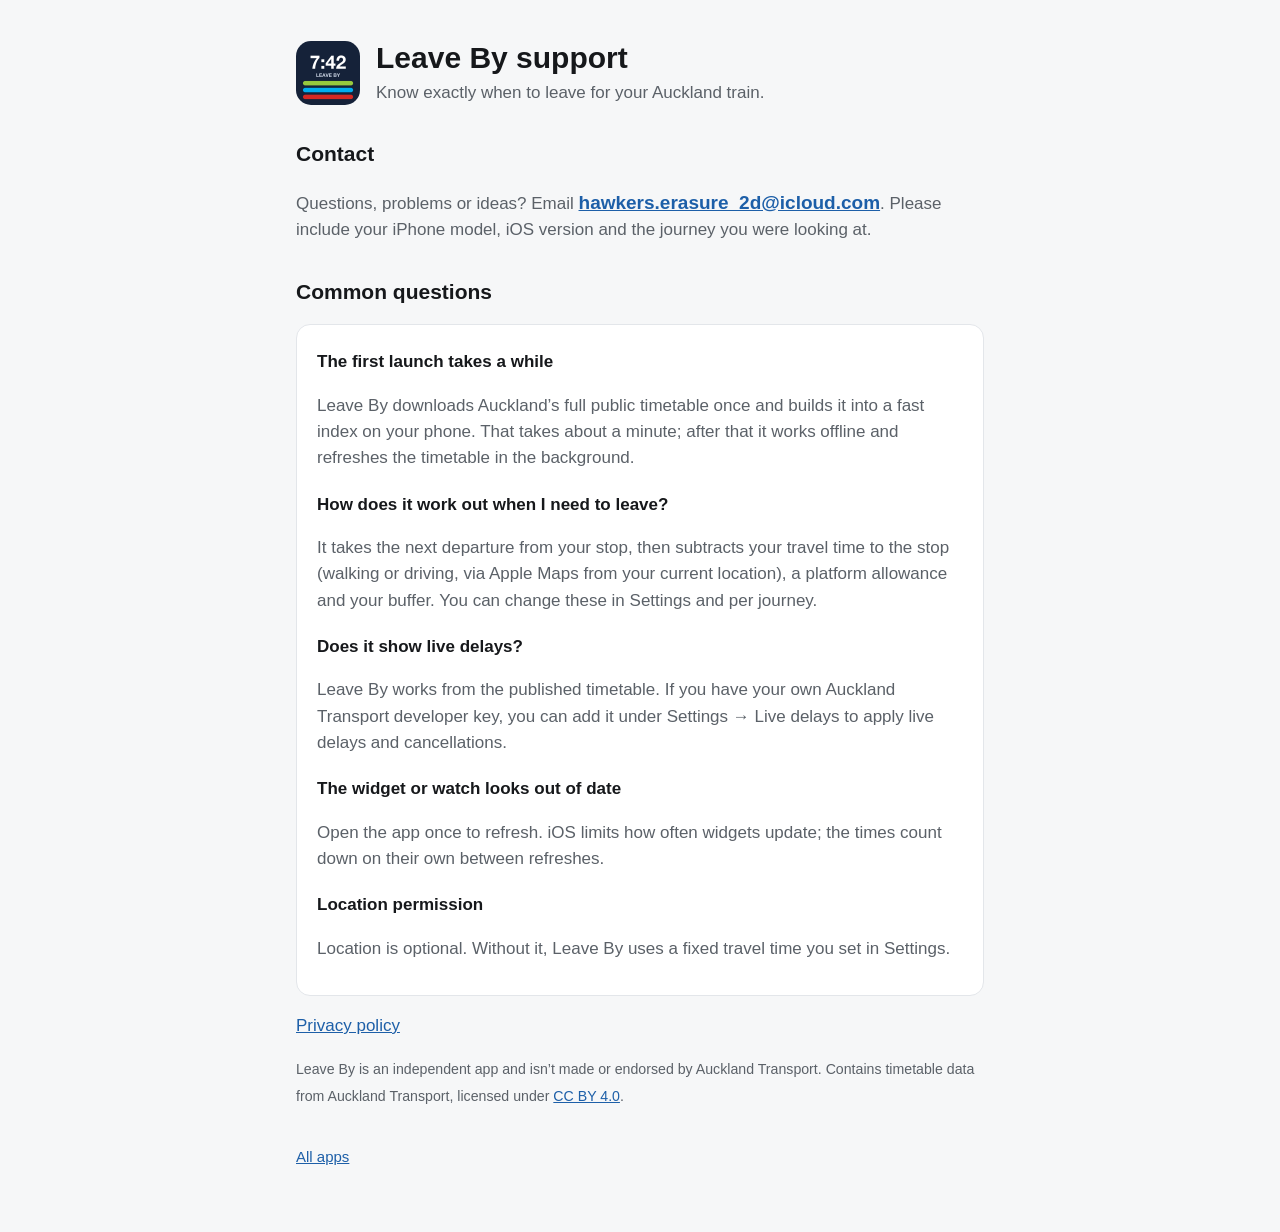
==== leaveby/index.html @ 4ecadef0 "Support and privacy pages for plexWrist and Leave By Co-Authored-By: Claude Opus 5.5 <noreply@anthro" ====
<!doctype html>
<html lang="en">
<head>
<meta charset="utf-8">
<meta name="viewport" content="width=device-width, initial-scale=1">
<title>Leave By support</title>
<link rel="stylesheet" href="../style.css">
</head>
<body class="leaveby">
<main>
<header><img src="icon.png" alt=""><div><h1>Leave By support</h1><p class="lede">Know exactly when to leave for your Auckland train.</p></div></header>
<h2>Contact</h2>
<p>Questions, problems or ideas? Email <a class="contact" href="mailto:hawkers.erasure_2d@icloud.com?subject=Leave%20By">hawkers.erasure_2d@icloud.com</a>. Please include your iPhone model, iOS version and the journey you were looking at.</p>
<h2>Common questions</h2>
<div class="card">
<h3>The first launch takes a while</h3><p>Leave By downloads Auckland’s full public timetable once and builds it into a fast index on your phone. That takes about a minute; after that it works offline and refreshes the timetable in the background.</p>
<h3>How does it work out when I need to leave?</h3><p>It takes the next departure from your stop, then subtracts your travel time to the stop (walking or driving, via Apple Maps from your current location), a platform allowance and your buffer. You can change these in Settings and per journey.</p>
<h3>Does it show live delays?</h3><p>Leave By works from the published timetable. If you have your own Auckland Transport developer key, you can add it under Settings → Live delays to apply live delays and cancellations.</p>
<h3>The widget or watch looks out of date</h3><p>Open the app once to refresh. iOS limits how often widgets update; the times count down on their own between refreshes.</p>
<h3>Location permission</h3><p>Location is optional. Without it, Leave By uses a fixed travel time you set in Settings.</p>
</div>
<p><a href="privacy.html">Privacy policy</a></p>
<p><small>Leave By is an independent app and isn’t made or endorsed by Auckland Transport. Contains timetable data from Auckland Transport, licensed under <a href="https://creativecommons.org/licenses/by/4.0/">CC BY 4.0</a>.</small></p>
<nav><a href="../">All apps</a></nav>
</main>
</body>
</html>
---- style.css ----
:root { --bg:#f6f7f8; --card:#fff; --text:#16181b; --muted:#5b6168; --line:#e3e6ea; --accent:#128075; }
@media (prefers-color-scheme: dark) { :root { --bg:#111214; --card:#1b1d20; --text:#eef0f2; --muted:#a0a7ae; --line:#2b2e33; --accent:#5cccbf; } }
.leaveby { --accent:#1d5fa8; }
@media (prefers-color-scheme: dark) { .leaveby { --accent:#7fb2f0; } }
* { box-sizing: border-box; }
body { margin:0; background:var(--bg); color:var(--text); font:17px/1.55 -apple-system, BlinkMacSystemFont, "Segoe UI", Roboto, sans-serif; }
main { max-width: 720px; margin: 0 auto; padding: 40px 16px 64px; }
header { display:flex; align-items:center; gap:16px; margin-bottom:28px; }
header img { width:64px; height:64px; border-radius:15px; }
h1 { font-size:30px; line-height:1.2; margin:0; }
h2 { font-size:21px; margin:32px 0 8px; }
h3 { font-size:17px; margin:20px 0 4px; }
p, li { color:var(--muted); }
.lede { margin:4px 0 0; }
a { color:var(--accent); }
.card { background:var(--card); border:1px solid var(--line); border-radius:14px; padding:4px 20px 16px; margin:16px 0; }
.apps { display:grid; gap:14px; }
.app { display:flex; gap:14px; align-items:center; background:var(--card); border:1px solid var(--line); border-radius:14px; padding:14px; text-decoration:none; color:var(--text); }
.app img { width:52px; height:52px; border-radius:12px; }
.app span { color:var(--muted); font-size:15px; display:block; }
.contact { font-size:19px; font-weight:600; }
nav { margin-top:36px; font-size:15px; color:var(--muted); }
small { color:var(--muted); }
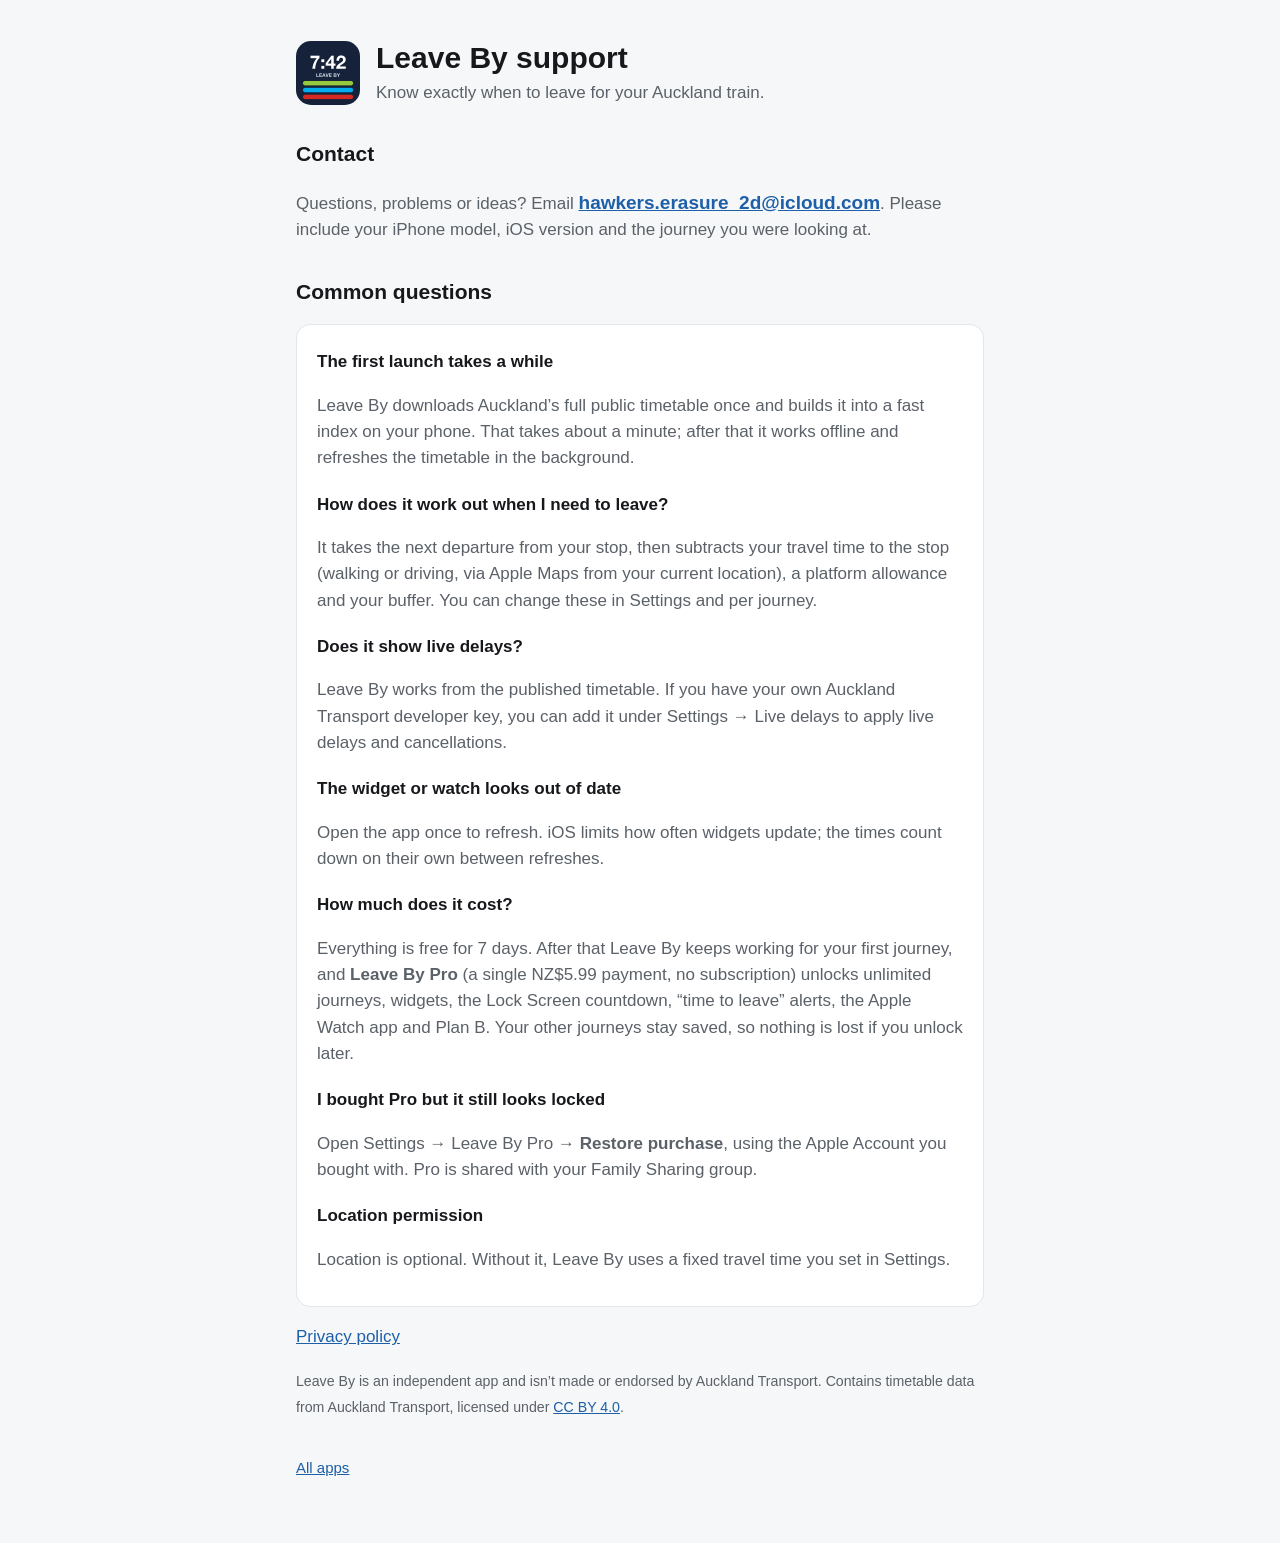
==== commit 50d7b235: "Leave By: pricing FAQ and purchases note Co-Authored-By: Claude Opus 5.5 <noreply@anthropic.com>" ====
--- a/leaveby/index.html
+++ b/leaveby/index.html
@@ -17,6 +17,8 @@
 <h3>How does it work out when I need to leave?</h3><p>It takes the next departure from your stop, then subtracts your travel time to the stop (walking or driving, via Apple Maps from your current location), a platform allowance and your buffer. You can change these in Settings and per journey.</p>
 <h3>Does it show live delays?</h3><p>Leave By works from the published timetable. If you have your own Auckland Transport developer key, you can add it under Settings → Live delays to apply live delays and cancellations.</p>
 <h3>The widget or watch looks out of date</h3><p>Open the app once to refresh. iOS limits how often widgets update; the times count down on their own between refreshes.</p>
+<h3>How much does it cost?</h3><p>Everything is free for 7 days. After that Leave By keeps working for your first journey, and <strong>Leave By Pro</strong> (a single NZ$5.99 payment, no subscription) unlocks unlimited journeys, widgets, the Lock Screen countdown, “time to leave” alerts, the Apple Watch app and Plan B. Your other journeys stay saved, so nothing is lost if you unlock later.</p>
+<h3>I bought Pro but it still looks locked</h3><p>Open Settings → Leave By Pro → <strong>Restore purchase</strong>, using the Apple Account you bought with. Pro is shared with your Family Sharing group.</p>
 <h3>Location permission</h3><p>Location is optional. Without it, Leave By uses a fixed travel time you set in Settings.</p>
 </div>
 <p><a href="privacy.html">Privacy policy</a></p>
